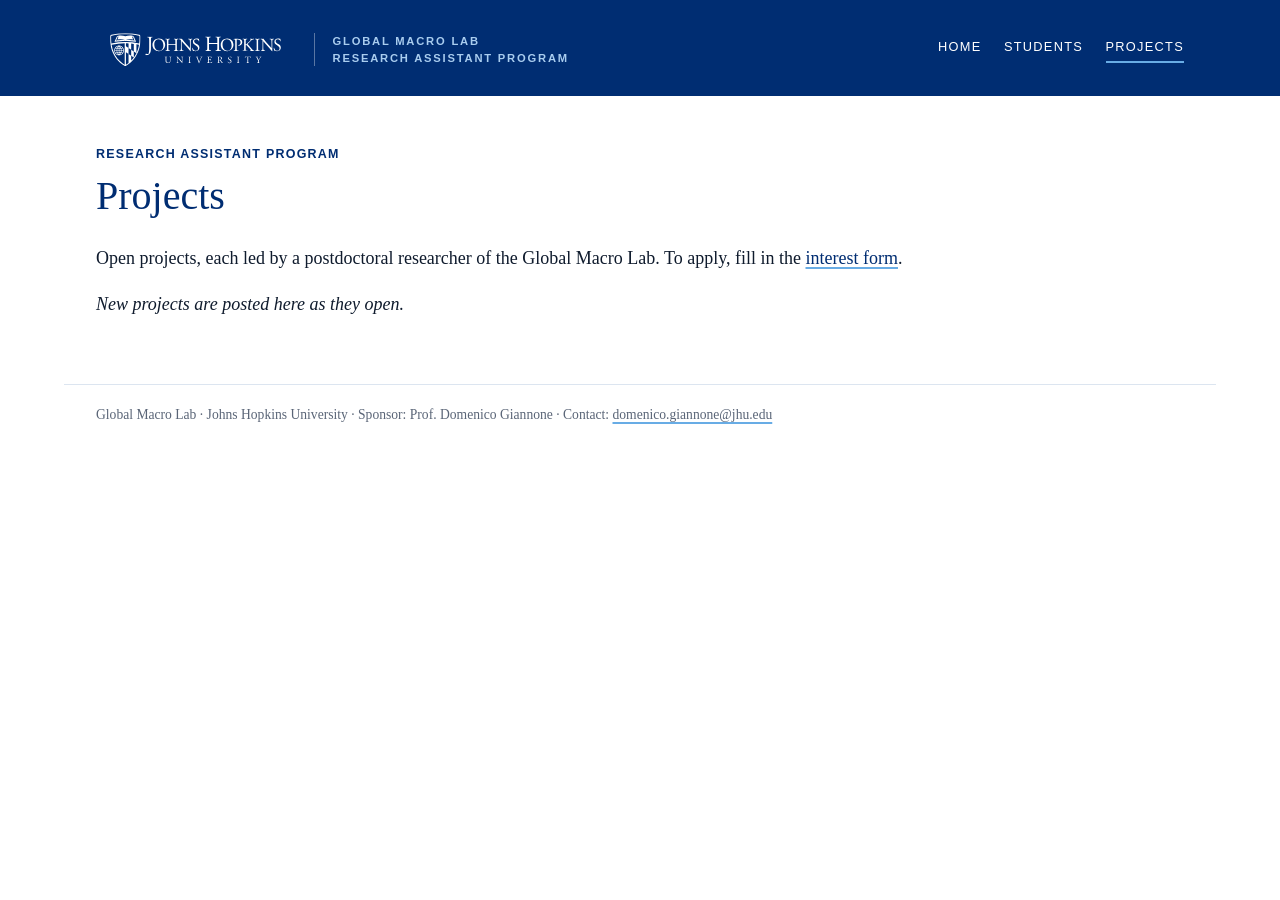
==== projects.html @ d7c687bb "Site update 2026-10-25" ====
<!doctype html>
<html lang="en">
<head>
<meta charset="utf-8">
<meta name="viewport" content="width=device-width, initial-scale=1">
<meta name="robots" content="noindex">
<title>Projects · GML Research Assistant Program</title>
<link rel="stylesheet" href="style.css">
</head>
<body>
<header class="site"><div class="wrap bar"><a class="brand" href="index.html"><img class="jhu" src="jhu_logo_white.svg" alt="Johns Hopkins University"><span class="lab">Global Macro Lab<br>Research Assistant Program</span></a><nav><a href="index.html">home</a><a href="students.html">students</a><a href="projects.html" class="here">projects</a></nav></div></header>
<main class="wrap projects">
<p class="eyebrow">research assistant program</p>
<h1>Projects</h1>
<div class="body"><p>Open projects, each led by a postdoctoral researcher of the Global
Macro Lab. To apply, fill in the <a
href="students.html#how-to-join">interest form</a>.</p>
<p><em>New projects are posted here as they open.</em></p>
</div></main>
<footer class="wrap"><p>Global Macro Lab · Johns Hopkins University · Sponsor: Prof. Domenico Giannone · Contact: <a href="mailto:domenico.giannone@jhu.edu">domenico.giannone@jhu.edu</a></p></footer>
</body>
</html>
---- style.css ----
:root{--ink:#0F1B2D;--accent:#002D72;--spirit:#68ACE5;--bg:#FFFFFF;--muted:#5A6577;--line:#DCE5F0;--card:#F4F7FB;--box:#EEF4FB;
--sans:"Helvetica Neue",Helvetica,Arial,system-ui,sans-serif}
*{box-sizing:border-box}
body{margin:0;background:var(--bg);color:var(--ink);font:18px/1.65 "Iowan Old Style","Palatino Linotype",Palatino,Georgia,serif}
a{color:var(--accent);text-decoration-color:var(--spirit);text-decoration-thickness:1.5px;text-underline-offset:3px}
.wrap{max-width:72rem;margin:0 auto;padding:0 2rem}
header.site{background:var(--accent)}
.bar{display:flex;flex-wrap:wrap;justify-content:space-between;align-items:center;gap:.5rem 1.5rem;padding-top:1.2rem;padding-bottom:1rem}
.brand,nav a,.eyebrow,.button,th,.label,.when{font-family:var(--sans);text-transform:uppercase;letter-spacing:.1em}
.brand{text-decoration:none;display:flex;align-items:center;gap:1.1rem}
.brand .jhu{height:3.8rem;width:auto;display:block}
.brand .lab{color:#A9CDEF;font-size:.7rem;font-weight:600;line-height:1.5;padding-left:1.1rem;border-left:1px solid rgba(255,255,255,.35)}
nav{display:flex;flex-wrap:wrap;gap:.2rem 1.4rem}
nav a{color:#FFFFFF;text-decoration:none;font-size:.8rem;font-weight:500;padding-bottom:.25rem;border-bottom:2px solid transparent}
nav a:hover,nav a.here{border-bottom-color:var(--spirit)}
main.wrap{padding-top:3rem;padding-bottom:3rem}
.eyebrow{color:var(--accent);font-size:.78rem;font-weight:600;margin:0 0 .5rem}
h1{font-weight:400;font-size:2.5rem;line-height:1.15;margin:0 0 1.6rem;color:var(--accent)}
h2{font-weight:400;font-size:1.5rem;line-height:1.3;margin:2.6rem 0 .7rem;padding-top:1.1rem;border-top:1px solid var(--line);color:var(--accent)}
h3{font-weight:600;font-size:1.05rem;margin:1.8rem 0 .4rem}
p,ul,ol{margin:0 0 1rem}
li{margin:.3rem 0}
strong{font-weight:600}
blockquote{margin:1.4rem 0;padding:.9rem 1.2rem;border-left:3px solid var(--spirit);background:var(--box);font-size:.95rem}
blockquote p:last-child{margin:0}
table{width:100%;border-collapse:collapse;font-size:.9rem;margin:1.2rem 0 1.6rem}
th,td{text-align:left;vertical-align:top;padding:.5rem .6rem;border-bottom:1px solid var(--line)}
th{color:var(--accent);font-size:.72rem;font-weight:600;border-bottom:2px solid var(--accent)}
code{font-family:ui-monospace,Menlo,monospace;font-size:.85em}
.timeline{display:grid;grid-template-columns:1fr 1fr;gap:0 3rem;margin:1rem 0 0;grid-column:1/-1;padding:2rem 2rem 1.6rem;background:var(--card);border-radius:6px}
.home .body{display:grid;grid-template-columns:3fr 2fr;gap:0 3.5rem;align-items:start}
.home .body>p:first-child{font-size:1.15rem;line-height:1.7}
.home .cards{grid-column:2;grid-row:1;align-self:center}
.home .cards ul{margin:0;grid-template-columns:1fr}
.students .body{display:grid;grid-template-columns:1fr 1fr;gap:0 3.5rem}
.students .body>p,.students #how-to-join{grid-column:1/-1}
.projects .body{max-width:none}
.phase .label{display:block;color:var(--accent);font-size:.72rem;font-weight:600;padding-bottom:.6rem;border-bottom:2px solid var(--spirit);margin-bottom:.8rem}
.phase ul{list-style:none;margin:0;padding:0;display:grid;grid-template-columns:repeat(3,1fr);gap:1rem;position:relative}
.phase ul::before{content:"";position:absolute;left:0;right:0;top:1.05rem;border-top:1px solid var(--line)}
.phase li{margin:0;display:flex;flex-direction:column;align-items:center;text-align:center;font-size:.88rem;line-height:1.45;color:var(--muted);position:relative}
.phase .n{display:flex;align-items:center;justify-content:center;width:2.1rem;height:2.1rem;border-radius:50%;background:var(--accent);color:#FFFFFF;font:600 .9rem/1 var(--sans);margin-bottom:.7rem;position:relative}
.phase li strong{display:block;color:var(--ink);font-size:1.02rem;margin-bottom:.15rem}
.phase .when{order:3;margin-top:.55rem;color:var(--accent);font-size:.68rem;font-weight:600}
.cards ul{list-style:none;padding:0;margin:2.2rem 0;display:grid;grid-template-columns:repeat(auto-fit,minmax(17rem,1fr));gap:1rem}
.cards li{margin:0;padding:1rem 1.2rem;background:var(--card);border:1px solid var(--line);border-top:3px solid var(--spirit);border-radius:6px}
.cards a{text-decoration:none}
.cta{margin:1.8rem 0 2.2rem;display:flex;flex-wrap:wrap;align-items:center;gap:1rem}
.button{display:inline-block;background:var(--accent);color:#FFFFFF;text-decoration:none;padding:.65rem 1.4rem;border-radius:4px;font-size:.8rem;font-weight:600}
a.button:hover{background:#00429F}
.button.off{background:var(--line);color:var(--muted)}
.note{color:var(--muted);font-style:italic}
footer.wrap{border-top:1px solid var(--line);color:var(--muted);font-size:.85rem;padding-top:1.2rem;padding-bottom:2.5rem}
footer a{color:var(--muted)}
@media (max-width:48rem){
.home .body,.students .body{grid-template-columns:1fr}
.timeline{grid-template-columns:1fr;gap:1.6rem}
.phase ul{grid-template-columns:1fr;gap:1.1rem}
.phase ul::before{left:1.05rem;right:auto;top:0;bottom:0;border-top:0;border-left:1px solid var(--line)}
.phase li{align-items:flex-start;text-align:left;padding-left:3.2rem;min-height:2.1rem}
.phase .n{position:absolute;left:0;top:0;margin:0}
.phase .when{margin-top:.3rem}}
@media (max-width:40rem){body{font-size:17px}h1{font-size:2rem}main.wrap{padding-top:2rem}}
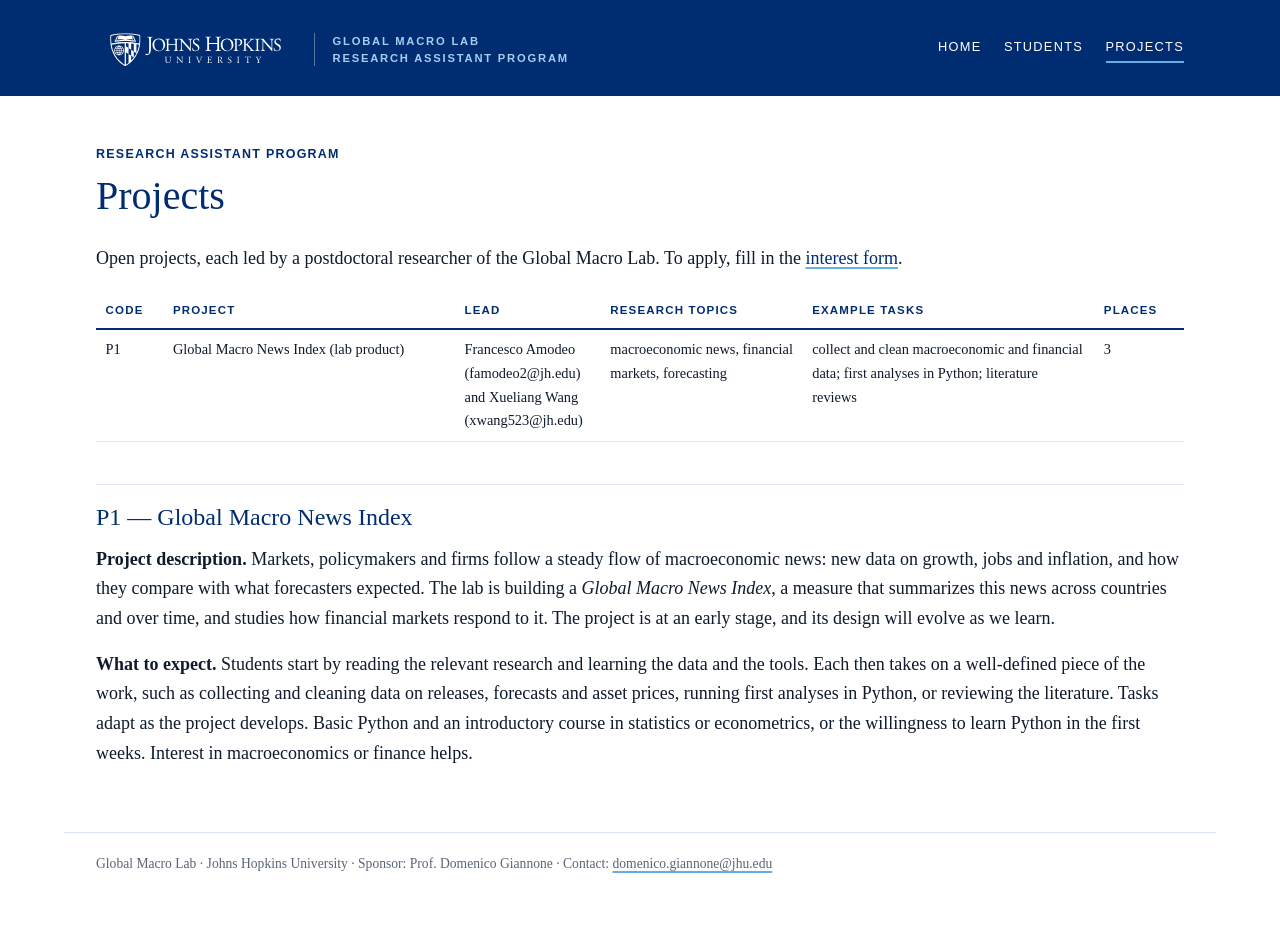
==== commit 0542daae: "Site update 2026-10-30" ====
--- a/projects.html
+++ b/projects.html
@@ -15,7 +15,57 @@
 <div class="body"><p>Open projects, each led by a postdoctoral researcher of the Global
 Macro Lab. To apply, fill in the <a
 href="students.html#how-to-join">interest form</a>.</p>
-<p><em>New projects are posted here as they open.</em></p>
+<table>
+<colgroup>
+<col style="width: 6%" />
+<col style="width: 26%" />
+<col style="width: 13%" />
+<col style="width: 18%" />
+<col style="width: 26%" />
+<col style="width: 8%" />
+</colgroup>
+<thead>
+<tr>
+<th style="text-align: left;">Code</th>
+<th style="text-align: left;">Project</th>
+<th style="text-align: left;">Lead</th>
+<th style="text-align: left;">Research topics</th>
+<th style="text-align: left;">Example tasks</th>
+<th style="text-align: left;">Places</th>
+</tr>
+</thead>
+<tbody>
+<tr>
+<td style="text-align: left;">P1</td>
+<td style="text-align: left;">Global Macro News Index (lab product)</td>
+<td style="text-align: left;">Francesco Amodeo (famodeo2@jh.edu) and
+Xueliang Wang (xwang523@jh.edu)</td>
+<td style="text-align: left;">macroeconomic news, financial markets,
+forecasting</td>
+<td style="text-align: left;">collect and clean macroeconomic and
+financial data; first analyses in Python; literature reviews</td>
+<td style="text-align: left;">3</td>
+</tr>
+</tbody>
+</table>
+<section id="p1-global-macro-news-index" class="level2">
+<h2>P1 — Global Macro News Index</h2>
+<p><strong>Project description.</strong> Markets, policymakers and firms
+follow a steady flow of macroeconomic news: new data on growth, jobs and
+inflation, and how they compare with what forecasters expected. The lab
+is building a <em>Global Macro News Index</em>, a measure that
+summarizes this news across countries and over time, and studies how
+financial markets respond to it. The project is at an early stage, and
+its design will evolve as we learn.</p>
+<p><strong>What to expect.</strong> Students start by reading the
+relevant research and learning the data and the tools. Each then takes
+on a well-defined piece of the work, such as collecting and cleaning
+data on releases, forecasts and asset prices, running first analyses in
+Python, or reviewing the literature. Tasks adapt as the project
+develops. Basic Python and an introductory course in statistics or
+econometrics, or the willingness to learn Python in the first weeks.
+Interest in macroeconomics or finance helps.</p>
+</section>
 </div></main>
 <footer class="wrap"><p>Global Macro Lab · Johns Hopkins University · Sponsor: Prof. Domenico Giannone · Contact: <a href="mailto:domenico.giannone@jhu.edu">domenico.giannone@jhu.edu</a></p></footer>
 </body>
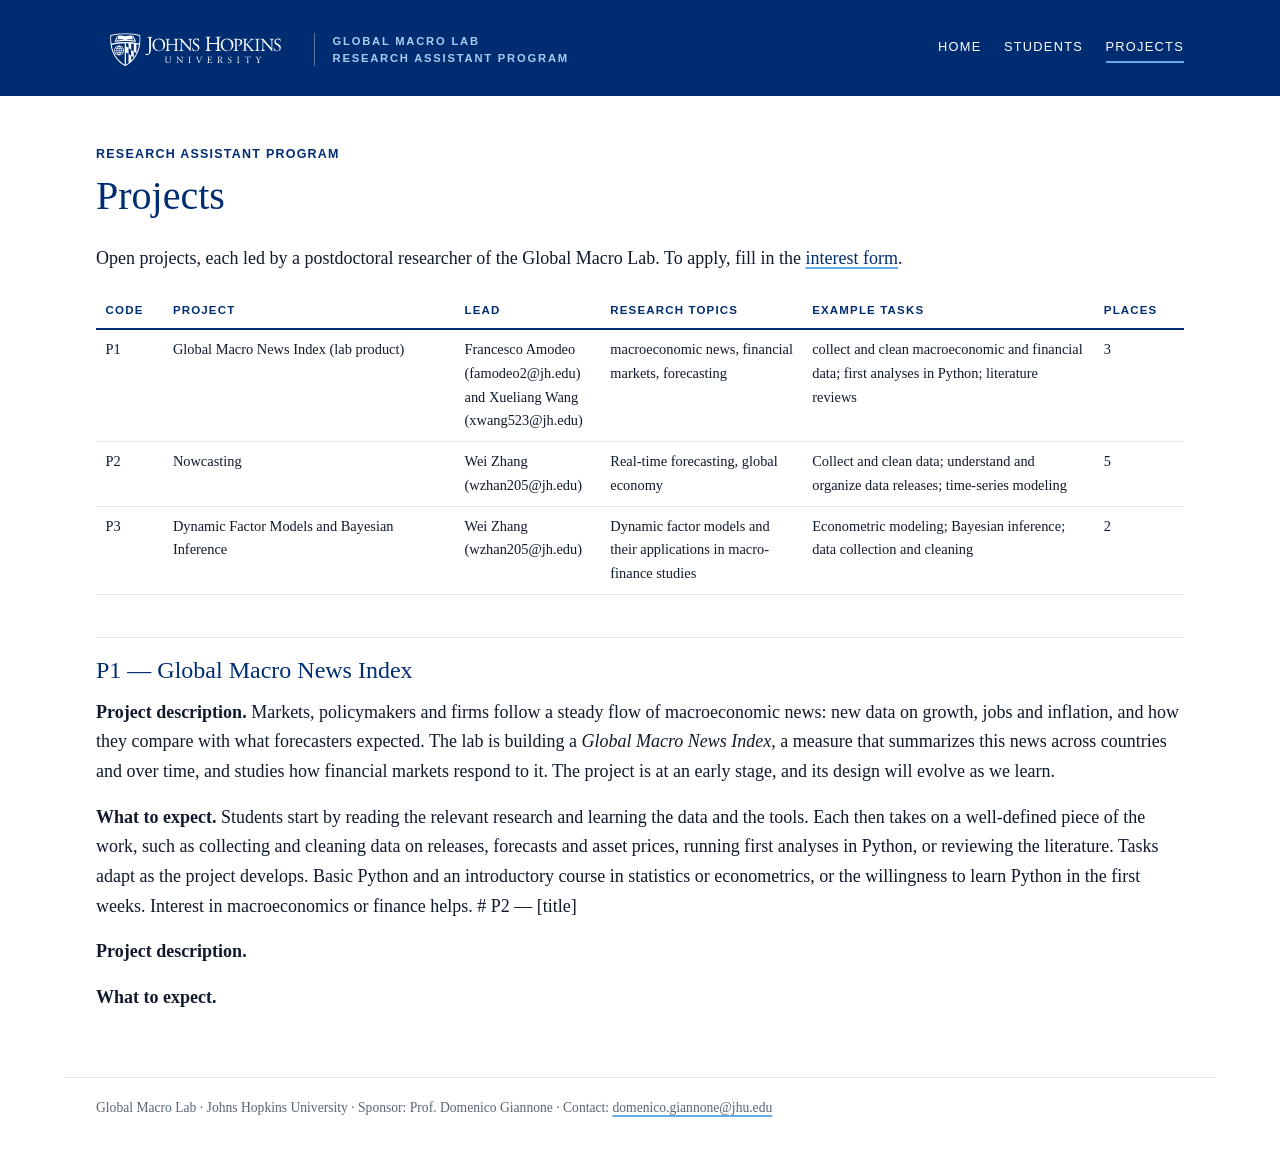
==== commit 0f4462d6: "Site update 2026-11-09" ====
--- a/projects.html
+++ b/projects.html
@@ -46,6 +46,26 @@
 financial data; first analyses in Python; literature reviews</td>
 <td style="text-align: left;">3</td>
 </tr>
+<tr>
+<td style="text-align: left;">P2</td>
+<td style="text-align: left;">Nowcasting</td>
+<td style="text-align: left;">Wei Zhang (wzhan205@jh.edu)</td>
+<td style="text-align: left;">Real-time forecasting, global economy</td>
+<td style="text-align: left;">Collect and clean data; understand and
+organize data releases; time-series modeling</td>
+<td style="text-align: left;">5</td>
+</tr>
+<tr>
+<td style="text-align: left;">P3</td>
+<td style="text-align: left;">Dynamic Factor Models and Bayesian
+Inference</td>
+<td style="text-align: left;">Wei Zhang (wzhan205@jh.edu)</td>
+<td style="text-align: left;">Dynamic factor models and their
+applications in macro-finance studies</td>
+<td style="text-align: left;">Econometric modeling; Bayesian inference;
+data collection and cleaning</td>
+<td style="text-align: left;">2</td>
+</tr>
 </tbody>
 </table>
 <section id="p1-global-macro-news-index" class="level2">
@@ -64,7 +84,9 @@
 Python, or reviewing the literature. Tasks adapt as the project
 develops. Basic Python and an introductory course in statistics or
 econometrics, or the willingness to learn Python in the first weeks.
-Interest in macroeconomics or finance helps.</p>
+Interest in macroeconomics or finance helps. # P2 — [title]</p>
+<p><strong>Project description.</strong></p>
+<p><strong>What to expect.</strong></p>
 </section>
 </div></main>
 <footer class="wrap"><p>Global Macro Lab · Johns Hopkins University · Sponsor: Prof. Domenico Giannone · Contact: <a href="mailto:domenico.giannone@jhu.edu">domenico.giannone@jhu.edu</a></p></footer>
